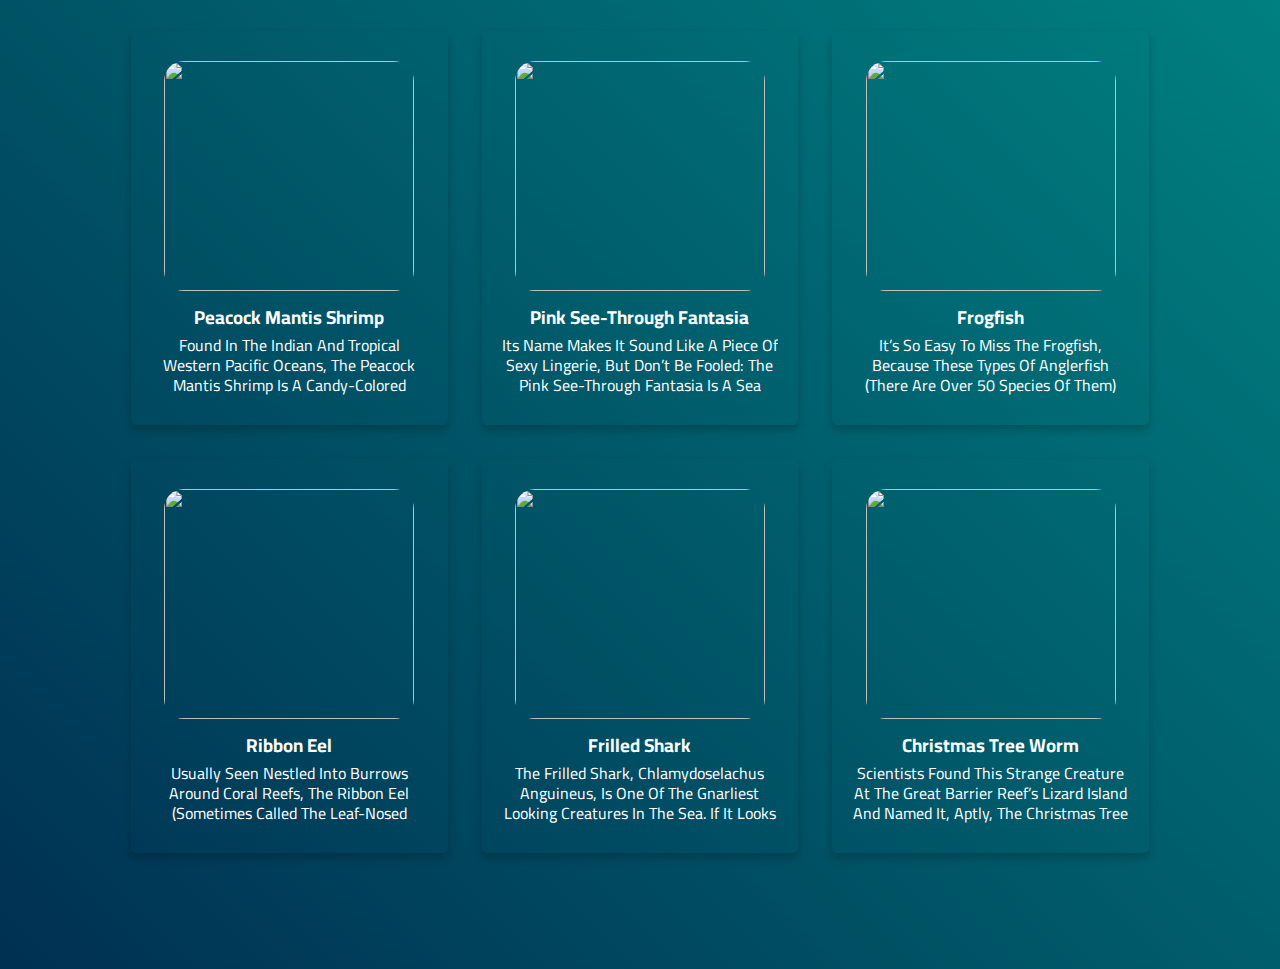
==== home.html @ a2670cd8 "home updated" ====
<!DOCTYPE html>
<html lang="en">

<head>
    <meta charset="UTF-8">
    <meta name="viewport" content="width=device-width, initial-scale=1.0">
    <link rel="stylesheet" href="//use.fontawesome.com/releases/v5.0.7/css/all.css">
    <link rel="preconnect" href="https://fonts.googleapis.com">
    <link rel="preconnect" href="https://fonts.gstatic.com" crossorigin>
    <link href="https://fonts.googleapis.com/css2?family=Cairo&display=swap" rel="stylesheet">
    <title>Underwater adventures</title>

    <style>
        :root{
            --black:#2c3e50;
            --blue:#45aaf2;
            --text-shadow:.1rem .1rem .3rem #333;
            --box-shadow:.1rem .1rem .3rem #333;
        }
        
        *{
            margin: 0; padding: 0;
            box-sizing: border-box;
            outline: none; border: none;
            text-decoration: none;
            text-transform: capitalize;
            transition: .2s linear;
            font-family: 'Cairo', sans-serif;
            user-select: none; 
            color: #fff;
        }

        .container{
            background: linear-gradient(45deg, #003052, teal);
            padding: 15px 9%;
            padding-bottom: 100px;
        }

        .container .box-container{
            display: grid;
            grid-template-columns: repeat(auto-fit, minmax(270px, 1fr));
            gap: 2px;
        }

        .container .box-container .box img{
            height: 230px;
            width: 250px;
            object-fit: cover;
            border-radius: 20px;
        }

        .container .box-container .box{
            padding: 30px 20px;
            border-radius: 5px;
            margin: 1rem;
            box-shadow: 0 5px 10px rgba(0, 0, 0, .2);
            text-align: center;
        }

        .container .box-container .box:hover{
            background: #ffffff10;
        }

        .container .box-container .box p{
            height:60px;
            line-height:20px; /* Height / no. of lines to display */
            overflow:hidden;
        }

    </style>

  </head>
    
  <body>
    <div class="container">
        <h1 class="heading"></h1>
        <div class="box-container">
            
            <div class="box">
                <img src="assets/images/img1.jpg" alt="">
                <h3>Peacock Mantis Shrimp</h3>
                <p>Found in the Indian and tropical western Pacific oceans, the peacock mantis shrimp is a candy-colored crustacean known for its ability to quickly “punch” prey with its front two appendages. According to Oceana, the international ocean preservation advocacy group, this shrimp’s punch is one of the fastest movements in the animal kingdom—so much so, that it’s strong enough to break an aquarium’s glass wall. But no worries: They mostly only use their fists of steel to break open mollusks and dismember crabs.</p>
            </div>

            <div class="box">
                <img src="assets/images/img2.jpg" alt="">
                <h3>Pink See-Through Fantasia</h3>
                <p>Its name makes it sound like a piece of sexy lingerie, but don’t be fooled: the pink see-through fantasia is a sea cucumber, found about 1.5 miles deep into the Celebes Sea in the western Pacific, east of Borneo. It was only discovered a little over a decade ago, back in 2007, but the curious sea cucumber has a survival tactic that points to its longtime evolution: bioluminescence to ward off predators. The pink see-through fantasia is named for its transparent skin, through which its mouth, anus, and intestines are all visible.</p>
            </div>

            <div class="box">
                <img src="assets/images/img3.jpg" alt="">
                <h3>Frogfish</h3>
                <p>It’s so easy to miss the frogfish, because these types of anglerfish (there are over 50 species of them) are nearly identical to their surroundings—mostly coral reefs. They resemble sponges or algae-covered rocks and come in pretty much every color and texture imaginable. Some frogfish even use their camouflage not to hide, but rather, to mimic poison sea slugs. No matter their appearance, one thing all species of frogfish have in common is their strange mode of locomotion. Although they can swim, most walk along their pectoral fins, which have evolved into arm-like limbs, including a joint that resembles an elbow.</p>
            </div>

            <div class="box">
                <img src="assets/images/img4.jpg" alt="">
                <h3>Ribbon Eel</h3>
                <p>Usually seen nestled into burrows around coral reefs, the ribbon eel (sometimes called the leaf-nosed moray eel) lives in Indonesian waters from East Africa, to southern Japan, Australia, and French Polynesia. The juveniles start out black, with a pale yellow strip along the fins, and as they grow, transitions to a bright blue and yellow coloring. These eels are considered “protrandic hermaphrodites,” meaning they change sex from male to female several times throughout their lives.</p>
            </div>

            <div class="box">
                <img src="assets/images/img5.jpg" alt="">
                <h3>Frilled Shark</h3>
                <p>The frilled shark, Chlamydoselachus anguineus, is one of the gnarliest looking creatures in the sea. If it looks like an ancient beast, that’s because it is: the prehistoric creature’s roots go back 80 million years. The frilled shark can grow to about seven feet long and is named for the frilly appearance of its gills. Although shark in name, these animals swim in a distinctly serpentine fashion, much like an eel. They mostly feed on squid, usually swallowing their prey whole.</p>
            </div>

            <div class="box">
                <img src="assets/images/img6.jpg" alt="">
                <h3>Christmas Tree Worm</h3>
                <p>Scientists found this strange creature at the Great Barrier Reef’s Lizard Island and named it, aptly, the Christmas tree worm. The spiral “branches” are actually the worm’s breathing and feeding apparatuses, while the worm itself lives in a tube. These tree-like crowns are covered in hair-like appendages called radioles. These are used for breathing and catching prey, but they can be withdrawn if the Christmas tree worm feels threatened.</p>
            </div>


        </div>
    </div>

  </body>

</html>
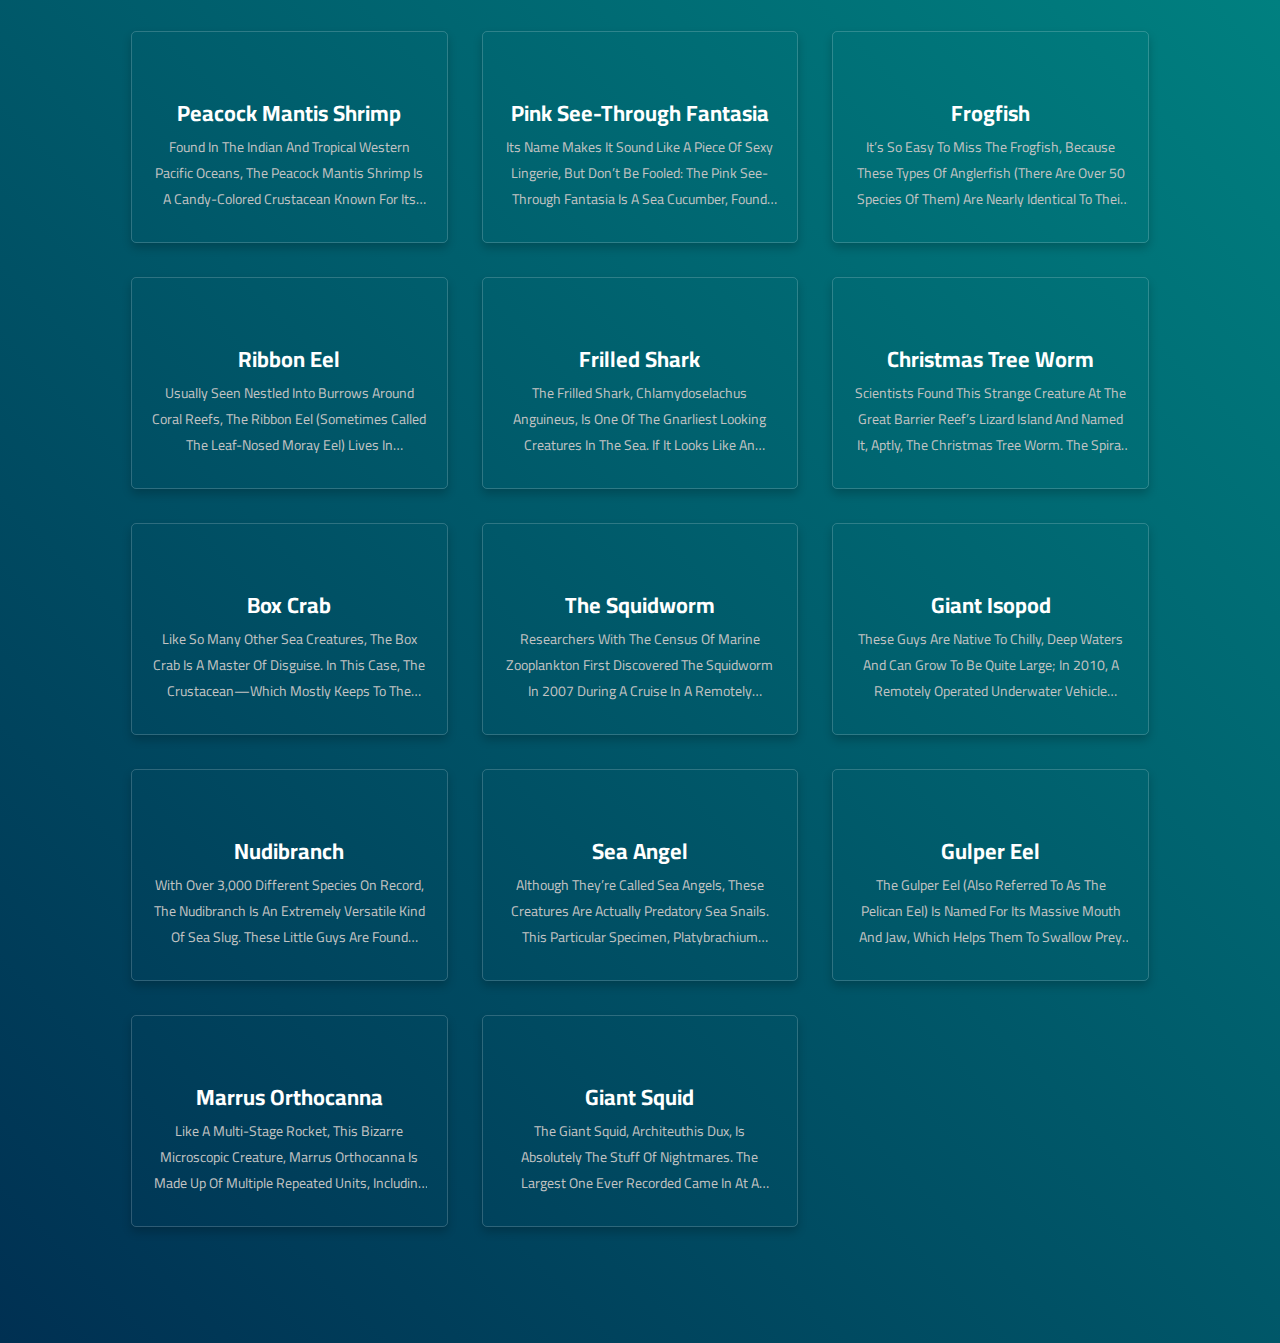
==== commit 093698e1: "finishing" ====
--- a/home.html
+++ b/home.html
@@ -38,15 +38,9 @@
 
         .container .box-container{
             display: grid;
-            grid-template-columns: repeat(auto-fit, minmax(270px, 1fr));
+            grid-template-columns: repeat(auto-fit, minmax(320px, 1fr));
             gap: 2px;
-        }
-
-        .container .box-container .box img{
-            height: 230px;
-            width: 250px;
-            object-fit: cover;
-            border-radius: 20px;
+            animation: transitionIn 1s;
         }
 
         .container .box-container .box{
@@ -55,16 +49,58 @@
             margin: 1rem;
             box-shadow: 0 5px 10px rgba(0, 0, 0, .2);
             text-align: center;
+            border:1px solid rgba(255, 255, 255, 0.18);
+            cursor: pointer;
         }
 
         .container .box-container .box:hover{
-            background: #ffffff10;
+            background: linear-gradient(135deg, rgba(255, 255, 255, 0.1), rgba(255, 255, 255, 0));
+            backdrop-filter: blur(10px);
+            -webkit-backdrop-filter: blur(10px);
+            border-radius: 10px;
+            box-shadow: 0 8px 32px 0 rgba(0, 0, 0, 0.37);
+            transform: scale(1.03);
+        }
+
+        .container .box-container .box img{
+            height: 230px;
+            width: fill;
+            object-fit: cover;
+            border-radius: 20px;
+        }
+
+        .container .box-container .box h3{
+            font-size: 22px;
+            padding: 10px, 0;
         }
 
         .container .box-container .box p{
-            height:60px;
-            line-height:20px; /* Height / no. of lines to display */
-            overflow:hidden;
+            height:min-content;
+            color: #c3c3c3;
+            text-align: center;
+            width: 100%;
+            display: -webkit-box;
+            -webkit-line-clamp: 3;
+            -webkit-box-orient: vertical;
+            overflow: hidden;
+            font-size: 14px;
+        }
+
+        @media(max-width: 768px){
+            .container{
+                padding: 20px;
+            }
+        }
+
+        @keyframes transitionIn {
+            from{
+                opacity: 0;
+                transform: translateY(-10px);
+            }
+            to{
+                opacity: 1;
+                transform: translateY(0);
+            }
         }
 
     </style>
@@ -73,7 +109,6 @@
     
   <body>
     <div class="container">
-        <h1 class="heading"></h1>
         <div class="box-container">
             
             <div class="box">
@@ -112,6 +147,53 @@
                 <p>Scientists found this strange creature at the Great Barrier Reef’s Lizard Island and named it, aptly, the Christmas tree worm. The spiral “branches” are actually the worm’s breathing and feeding apparatuses, while the worm itself lives in a tube. These tree-like crowns are covered in hair-like appendages called radioles. These are used for breathing and catching prey, but they can be withdrawn if the Christmas tree worm feels threatened.</p>
             </div>
 
+            <div class="box">
+                <img src="assets/images/img7.jpg" alt="">
+                <h3>Box Crab</h3>
+                <p>Like so many other sea creatures, the box crab is a master of disguise. In this case, the crustacean—which mostly keeps to the seabed—buries itself beneath the sand, with just its eyes protruding from the mucky depths. One of the most fascinating aspects of the box crab’s life cycle is its mating habits, which literally redefine what it means to be swept off your feet. When the male box crab has found its mate, it grasps onto her with its claws and carries her around the sea floor until she molts her shell.</p>
+            </div>
+
+            <div class="box">
+                <img src="assets/images/img8.jpg" alt="">
+                <h3>The Squidworm</h3>
+                <p>Researchers with the Census of Marine Zooplankton first discovered the squidworm in 2007 during a cruise in a remotely operated vehicle some 1.8 miles underwater. The funky-looking fish is named for the 10 appendages protruding from its head, which look like tentacles. The squidworm uses these to collect debris falling from the open waters above, known as “marine snow.”</p>
+            </div>
+            
+            <div class="box">
+                <img src="assets/images/img9.jpg" alt="">
+                <h3>Giant Isopod</h3>
+                <p>These guys are native to chilly, deep waters and can grow to be quite large; in 2010, a remotely operated underwater vehicle discovered a giant isopod measuring 2.5 feet. These crustaceans, which sort of resemble a massive woodworm, are carnivores and usually feed on dead animals that fall down from the ocean’s surface. Despite their discovery back in 1879, these creatures mostly remain a mystery. However, it’s believed that giant isopods grow so large in order to withstand the pressure at the bottom of the sea.</p>
+            </div>
+
+            <div class="box">
+                <img src="assets/images/img10.jpg" alt="">
+                <h3>Nudibranch</h3>
+                <p>With over 3,000 different species on record, the nudibranch is an extremely versatile kind of sea slug. These little guys are found pretty much everywhere, in both shallow and deep waters, from the North and South poles and into the tropics. There are two distinct kinds: dorid nudibranchs, which are smooth with feather-like gills on their back to help them breathe; and aeolid nudibranchs, which breath through a different kind of organ, also located on their backs, called cerata. Because the tiny nudibranch lacks a shell, it instead protects itself with bright camouflage, meant as a warning signal. But perhaps their wildest adaptation of all is the ability to quite literally swallow, digest, and reuse stinging cells from prey.</p>
+            </div>
+
+            <div class="box">
+                <img src="assets/images/img11.jpg" alt="">
+                <h3>Sea Angel</h3>
+                <p>Although they’re called sea angels, these creatures are actually predatory sea snails. This particular specimen, Platybrachium antarcticum, “flies through the deep Antarctic waters hunting the shelled pteropods (another type of snail) on which it feeds,” according to the Marine Census of Life. Sea angels have special parapodia, or lateral extensions of the foot, that help to propel them through the water.</p>
+            </div>
+
+            <div class="box">
+                <img src="assets/images/img12.jpg" alt="">
+                <h3>Gulper Eel</h3>
+                <p>The gulper eel (also referred to as the pelican eel) is named for its massive mouth and jaw, which helps them to swallow prey whole. They can grow up to six feet in length and their huge mouths allow them to hunt down meals that are larger than them. This usually happens when food is scarce—it’s believed that gulper eels usually eat crustaceans and other small marine animals.</p>
+            </div>
+
+            <div class="box">
+                <img src="assets/images/img13.jpg" alt="">
+                <h3>Marrus Orthocanna</h3>
+                <p>Like a multi-stage rocket, this bizarre microscopic creature, Marrus orthocanna is made up of multiple repeated units, including tentacles and multiple stomachs. Technically, they are physonect siphonophores, which are related to the Portugese man o’war. Like ants, a colony made up of many individuals has attributes resembling a single organism.</p>
+            </div>
+
+            <div class="box">
+                <img src="assets/images/img14.jpg" alt="">
+                <h3>Giant Squid</h3>
+                <p>The Giant Squid, Architeuthis dux, is absolutely the stuff of nightmares. The largest one ever recorded came in at a whopping 43 feet long—nearly half the size of a blue whale. Earlier this year, scientists created a draft genome sequence for the giant squid, in a bid to better understand it. With about 2.7 billion DNA base pairs, its genome is about 90 percent the size of the human genome. Beyond that, scientists don’t know a whole lot about the giant beast or its habits, because most of what we know comes from their carcasses, which wash up on the shore. Most of the time, the giant squid lives in waters so deep that we never see them, adding to their intrigue.</p>
+            </div>
 
         </div>
     </div>
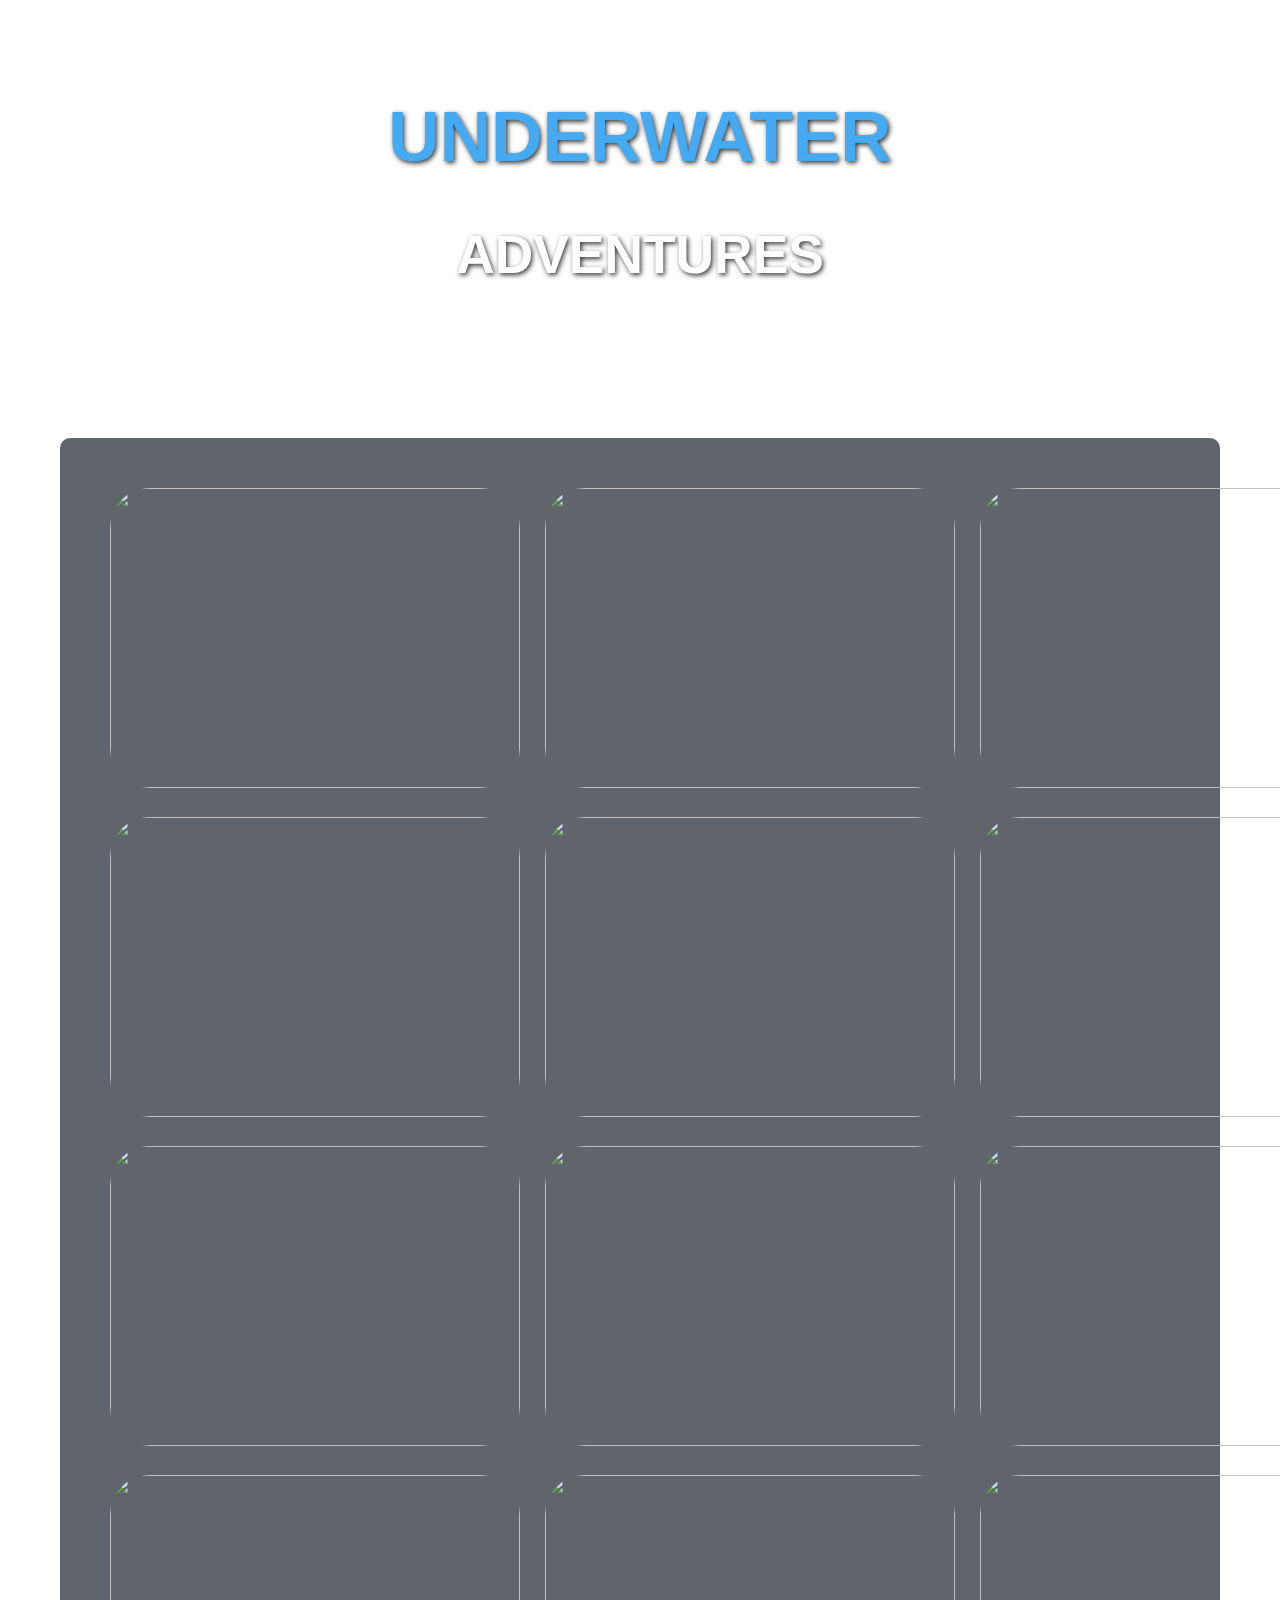
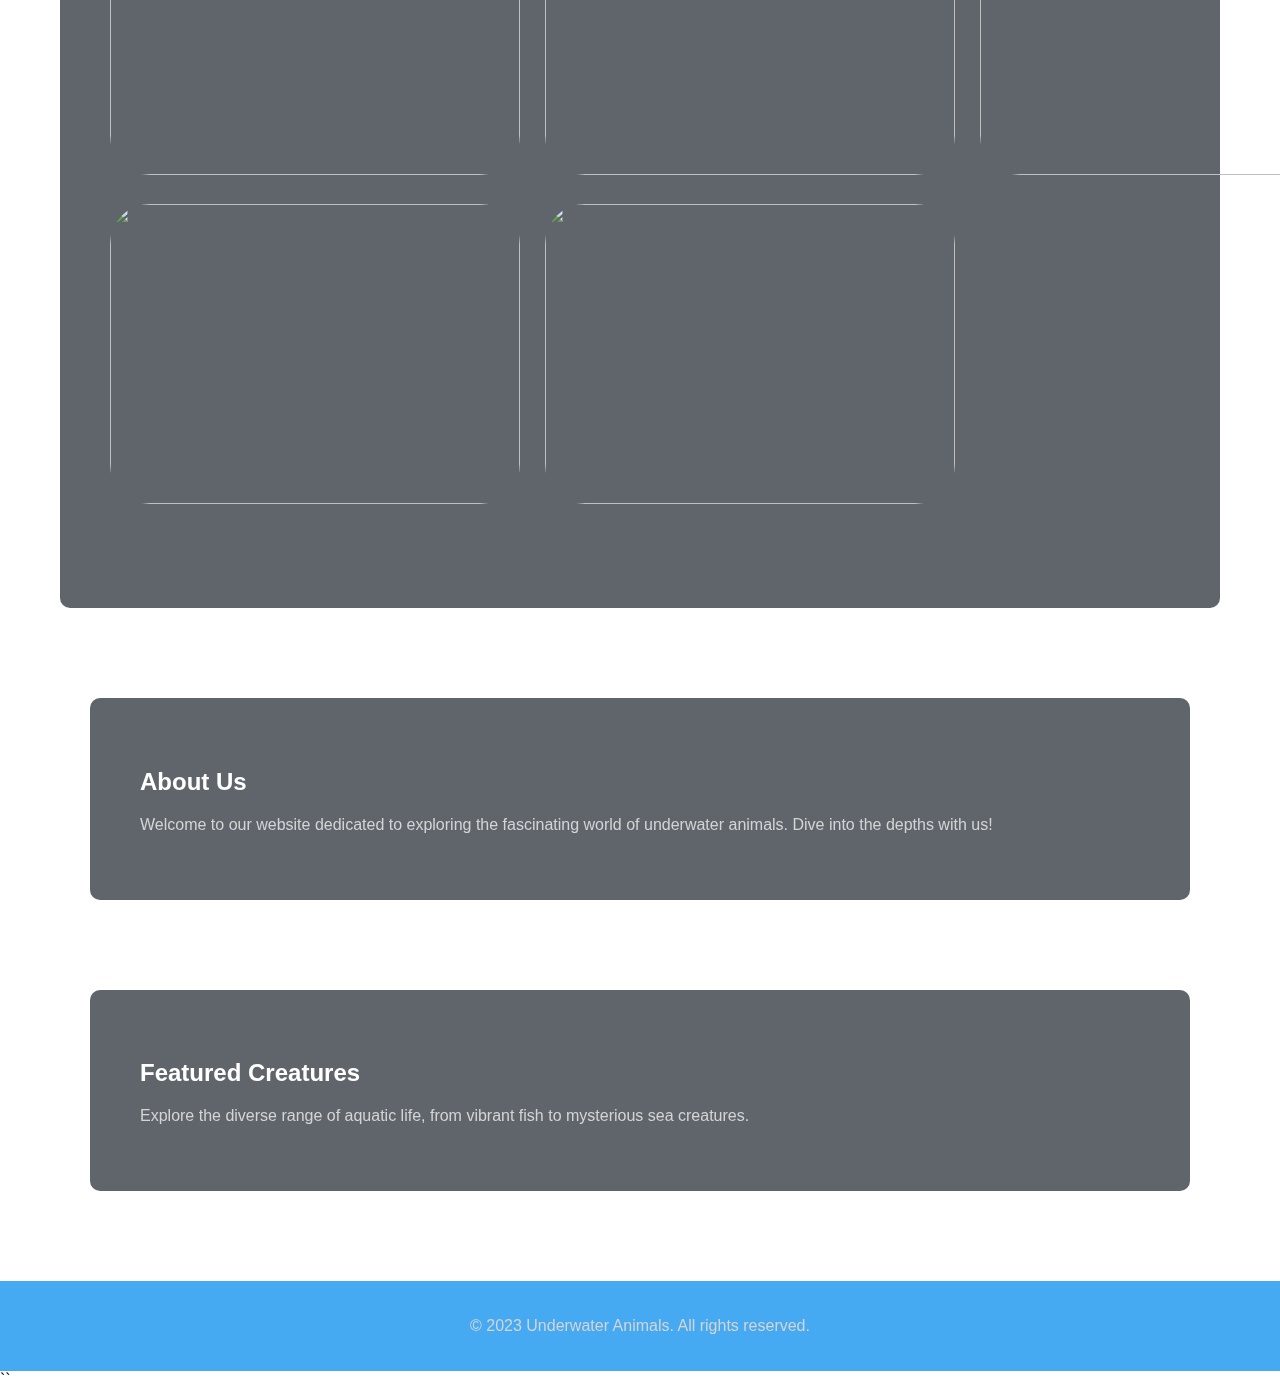
==== commit fc5e5aeb: "home_page" ====
--- a/home.html
+++ b/home.html
@@ -4,200 +4,264 @@
 <head>
     <meta charset="UTF-8">
     <meta name="viewport" content="width=device-width, initial-scale=1.0">
-    <link rel="stylesheet" href="//use.fontawesome.com/releases/v5.0.7/css/all.css">
-    <link rel="preconnect" href="https://fonts.googleapis.com">
-    <link rel="preconnect" href="https://fonts.gstatic.com" crossorigin>
-    <link href="https://fonts.googleapis.com/css2?family=Cairo&display=swap" rel="stylesheet">
+    <link rel="stylesheet" href="https://fonts.googleapis.com/css2?family=Quicksand:wght@300;400;700&display=swap">
+    <link rel="stylesheet" href="home_style.css">
+
     <title>Underwater adventures</title>
-
-    <style>
-        :root{
-            --black:#2c3e50;
-            --blue:#45aaf2;
-            --text-shadow:.1rem .1rem .3rem #333;
-            --box-shadow:.1rem .1rem .3rem #333;
+</head>
+
+<body>
+
+    <video id="video" autoplay loop muted>
+        <source src="assets/vid1.mp4" type="video/mp4">
+        <source src="assets/vid2.mp4" type="video/mp4">
+        <source src="assets/vid3.mp4" type="video/mp4">
+    </video>
+
+    <div class="container">
+        <div class="content">
+            <h1 style="text-transform: uppercase; font-family: 'Cairo', sans-serif; font-size: 8ch;">Underwater</h1>
+            <h2 style="text-transform: uppercase; font-family: 'Cairo', sans-serif; font-size:6ch;">Adventures</h2>
+        </div>
+    </div>
+
+    <!-- Fishes Section -->
+    <section class=" image-grid" classid="fishes-section" style="padding-bottom: 100px;">
+
+
+
+        <div class="CONT" onclick="openModal('Peacock Mantis Shrimp', 'Found in the Indian and tropical western Pacific oceans, the peacock mantis shrimp is a candy-colored crustacean known for its ability to quickly “punch” prey with its front two appendages. According to Oceana, the international ocean preservation advocacy group, this shrimp’s punch is one of the fastest movements in the animal kingdom—so much so, that it’s strong enough to break an aquarium’s glass wall. But no worries: They mostly only use their fists of steel to break open mollusks and dismember crabs.')">
+            <div class="box">
+                <img class="img" src="assets/images/img1.jpg" alt="">
+                <div class="overlay">
+                    <div class="text">Peacock Mantis Shrimp</div>
+                </div>
+            </div>
+        </div>
+
+
+
+        <div class="CONT" onclick="openModal('Pink See-Through Fantasia', 'Its name makes it sound like a piece of sexy lingerie, but don’t be fooled: the pink see-through fantasia is a sea cucumber, found about 1.5 miles deep into the Celebes Sea in the western Pacific, east of Borneo. It was only discovered a little over a decade ago, back in 2007, but the curious sea cucumber has a survival tactic that points to its longtime evolution: bioluminescence to ward off predators. The pink see-through fantasia is named for its transparent skin, through which its mouth, anus, and intestines are all visible.')">
+            <div class="box">
+                <div class="product-container">
+                        <img class="img" src="assets/images/img2.jpg" alt="">
+                        <div class="overlay">
+                            <div class="text">Pink See-Through Fantasia</div>
+                        </div>
+                 </div>
+            </div> 
+        </div>  
+            
+        
+
+
+
+        <div class="CONT" onclick="openModal('Frogfish', 'It’s so easy to miss the frogfish, because these types of anglerfish (there are over 50 species of them) are nearly identical to their surroundings—mostly coral reefs. They resemble sponges or algae-covered rocks and come in pretty much every color and texture imaginable. Some frogfish even use their camouflage not to hide, but rather, to mimic poison sea slugs. No matter their appearance, one thing all species of frogfish have in common is their strange mode of locomotion. Although they can swim, most walk along their pectoral fins, which have evolved into arm-like limbs, including a joint that resembles an elbow.')">
+            <div class="box">
+
+                <img class="img" src="assets/images/img3.jpg" alt="">
+                <div class="overlay">
+                    <div class="text">Frogfish</div>
+                </div>
+            </div> 
+        </div>
+
+
+
+
+        <div class="CONT" onclick="openModal('Ribbon Eel', 'Usually seen nestled into burrows around coral reefs, the ribbon eel (sometimes called the leaf-nosed moray eel) lives in Indonesian waters from East Africa, to southern Japan, Australia, and French Polynesia. The juveniles start out black, with a pale yellow strip along the fins, and as they grow, transitions to a bright blue and yellow coloring. These eels are considered “protrandic hermaphrodites,” meaning they change sex from male to female several times throughout their lives.')">
+            <div class="box" >
+
+                <img class="img" src="assets/images/img4.jpg" alt="">
+                <div class="overlay">
+                    <div class="text">Ribbon Eel</div>
+                </div>
+            </div>  
+        </div>
+
+        
+
+
+
+
+            <div class="CONT" onclick="openModal('Frilled Shark', 'The frilled shark, Chlamydoselachus anguineus, is one of the gnarliest looking creatures in the sea. If it looks like an ancient beast, that’s because it is: the prehistoric creature’s roots go back 80 million years. The frilled shark can grow to about seven feet long and is named for the frilly appearance of its gills. Although shark in name, these animals swim in a distinctly serpentine fashion, much like an eel. They mostly feed on squid, usually swallowing their prey whole.')">
+                <div class="box">
+
+                    <img class="img" src="assets/images/img5.jpg" alt="">
+                    <div class="overlay">
+                        <div class="text">Frilled Shark</div>
+                    </div>
+                </div>
+            </div>
+                
+
+
+
+            <div class="CONT" onclick="openModal('Christmas Tree Worm', 'Scientists found this strange creature at the Great Barrier Reef’s Lizard Island and named it, aptly, the Christmas tree worm. The spiral “branches” are actually the worm’s breathing and feeding apparatuses, while the worm itself lives in a tube. These tree-like crowns are covered in hair-like appendages called radioles. These are used for breathing and catching prey, but they can be withdrawn if the Christmas tree worm feels threatened.')">
+                <div class="box">
+
+                    <img class="img" src="assets/images/img6.jpg" alt="">
+                    <div class="overlay">
+                        <div class="text">Christmas Tree Worm</div>
+                    </div>
+                </div>
+            </div>
+            
+
+
+            <div class="CONT" onclick="openModal('Box Crab', 'Like so many other sea creatures, the box crab is a master of disguise. In this case, the crustacean—which mostly keeps to the seabed—buries itself beneath the sand, with just its eyes protruding from the mucky depths. One of the most fascinating aspects of the box crab’s life cycle is its mating habits, which literally redefine what it means to be swept off your feet. When the male box crab has found its mate, it grasps onto her with its claws and carries her around the sea floor until she molts her shell.')">
+                    <div class="box">
+    
+                        <img class="img" src="assets/images/img7.jpg" alt="">
+                        <div class="overlay">
+                            <div class="text">Box Crab</div>
+                        </div>
+                    </div>
+            </div>
+            
+
+
+            <div class="CONT" onclick="openModal('The Squidworm', 'Researchers with the Census of Marine Zooplankton first discovered the squidworm in 2007 during a cruise in a remotely operated vehicle some 1.8 miles underwater. The funky-looking fish is named for the 10 appendages protruding from its head, which look like tentacles. The squidworm uses these to collect debris falling from the open waters above, known as “marine snow.')">
+                        <div class="box">
+        
+                            <img class="img" src="assets/images/img8.jpg" alt="">
+                            <div class="overlay">
+                                <div class="text">The Squidworm</div>
+                            </div>
+                        </div>
+            </div>
+
+
+                        <div class="CONT" onclick="openModal('Giant Isopod', 'These guys are native to chilly, deep waters and can grow to be quite large; in 2010, a remotely operated underwater vehicle discovered a giant isopod measuring 2.5 feet. These crustaceans, which sort of resemble a massive woodworm, are carnivores and usually feed on dead animals that fall down from the ocean’s surface. Despite their discovery back in 1879, these creatures mostly remain a mystery. However, it’s believed that giant isopods grow so large in order to withstand the pressure at the bottom of the sea.')">
+                            <div class="box">
+            
+                                <img class="img" src="assets/images/img9.jpg" alt="">
+                                <div class="overlay">
+                                    <div class="text">Giant Isopod</div>
+                                </div>
+                            </div>
+                        </div>
+
+
+
+
+                            <div class="CONT" onclick="openModal('Nudibranch', 'With over 3,000 different species on record, the nudibranch is an extremely versatile kind of sea slug. These little guys are found pretty much everywhere, in both shallow and deep waters, from the North and South poles and into the tropics. There are two distinct kinds: dorid nudibranchs, which are smooth with feather-like gills on their back to help them breathe; and aeolid nudibranchs, which breath through a different kind of organ, also located on their backs, called cerata. Because the tiny nudibranch lacks a shell, it instead protects itself with bright camouflage, meant as a warning signal. But perhaps their wildest adaptation of all is the ability to quite literally swallow, digest, and reuse stinging cells from prey.')">
+                                <div class="box">
+                
+                                    <img class="img" src="assets/images/img10.jpg" alt="">
+                                    <div class="overlay">
+                                        <div class="text">Nudibranch</div>
+                                    </div>
+                                </div>
+                            </div>
+
+
+
+
+
+                                <div class="CONT" onclick="openModal('Sea Angel', 'Although they’re called sea angels, these creatures are actually predatory sea snails. This particular specimen, Platybrachium antarcticum, “flies through the deep Antarctic waters hunting the shelled pteropods (another type of snail) on which it feeds,” according to the Marine Census of Life. Sea angels have special parapodia, or lateral extensions of the foot, that help to propel them through the water.')">
+                                    <div class="box">
+                    
+                                        <img class="img" src="assets/images/img11.jpg" alt="">
+                                        <div class="overlay">
+                                            <div class="text">Sea Angel</div>
+                                        </div>
+                                    </div>
+                                </div>
+
+
+
+                                    <div class="CONT" onclick="openModal('Gulper Eel', 'The gulper eel (also referred to as the pelican eel) is named for its massive mouth and jaw, which helps them to swallow prey whole. They can grow up to six feet in length and their huge mouths allow them to hunt down meals that are larger than them. This usually happens when food is scarce—it’s believed that gulper eels usually eat crustaceans and other small marine animals.')">
+                                        <div class="box">
+                        
+                                            <img class="img" src="assets/images/img12.jpg" alt="">
+                                            <div class="overlay">
+                                                <div class="text">Gulper Eel</div>
+                                            </div>
+                                        </div>
+                                    </div>
+
+
+
+                                        <div class="CONT" onclick="openModal('Marrus Orthocanna', 'Like a multi-stage rocket, this bizarre microscopic creature, Marrus orthocanna is made up of multiple repeated units, including tentacles and multiple stomachs. Technically, they are physonect siphonophores, which are related to the Portugese man o’war. Like ants, a colony made up of many individuals has attributes resembling a single organism.')">
+                                            <div class="box">
+                            
+                                                <img class="img" src="assets/images/img13.jpg" alt="">
+                                                <div class="overlay">
+                                                    <div class="text">Marrus Orthocanna</div>
+                                                </div>
+                                            </div>
+                                        </div>
+
+
+                                            <div class="CONT" onclick="openModal('Giant Squid', 'The Giant Squid, Architeuthis dux, is absolutely the stuff of nightmares. The largest one ever recorded came in at a whopping 43 feet long—nearly half the size of a blue whale. Earlier this year, scientists created a draft genome sequence for the giant squid, in a bid to better understand it. With about 2.7 billion DNA base pairs, its genome is about 90 percent the size of the human genome. Beyond that, scientists don’t know a whole lot about the giant beast or its habits, because most of what we know comes from their carcasses, which wash up on the shore. Most of the time, the giant squid lives in waters so deep that we never see them, adding to their intrigue.')">
+                                                <div class="box">
+                                
+                                                    <img class="img" src="assets/images/img14.jpg" alt="">
+                                                    <div class="overlay">
+                                                        <div class="text">Giant Squid</div>
+                                                    </div>
+                                                </div>
+                                            </div>
+        <!-- Add more similar sections for other images -->
+
+    </section>
+
+        <!-- Add more similar sections for other images -->
+    </section>
+
+    <!-- Modal window -->
+    <div id="myModal" class="modal">
+        <div class="modal-content">
+            <span class="close" onclick="closeModal()">&times;</span>
+            <img id="modalImage" src="" alt="">
+            <div id="caption"></div>
+            <div id="description"></div>
+        </div>
+    </div>
+
+    <section>
+        <h2>About Us</h2>
+        <p>Welcome to our website dedicated to exploring the fascinating world of underwater animals. Dive into the depths with us!</p>
+    </section>
+
+    <section>
+        <h2>Featured Creatures</h2>
+        <p>Explore the diverse range of aquatic life, from vibrant fish to mysterious sea creatures.</p>
+        <!-- Add more content here -->
+    </section>
+
+    <footer>
+        <p>&copy; 2023 Underwater Animals. All rights reserved.</p>
+    </footer>
+
+    <script>
+        function openModal(name, description) {
+            var modal = document.getElementById('myModal');
+            var modalImage = document.getElementById('modalImage');
+            var caption = document.getElementById('caption');
+            var desc = document.getElementById('description');
+
+            modal.style.display = 'block';
+            modalImage.src = event.target.src;
+            caption.innerHTML = name;
+            desc.innerHTML = description;
         }
-        
-        *{
-            margin: 0; padding: 0;
-            box-sizing: border-box;
-            outline: none; border: none;
-            text-decoration: none;
-            text-transform: capitalize;
-            transition: .2s linear;
-            font-family: 'Cairo', sans-serif;
-            user-select: none; 
-            color: #fff;
+
+        function closeModal() {
+            var modal = document.getElementById('myModal');
+            modal.style.display = 'none';
         }
 
-        .container{
-            background: linear-gradient(45deg, #003052, teal);
-            padding: 15px 9%;
-            padding-bottom: 100px;
-        }
-
-        .container .box-container{
-            display: grid;
-            grid-template-columns: repeat(auto-fit, minmax(320px, 1fr));
-            gap: 2px;
-            animation: transitionIn 1s;
-        }
-
-        .container .box-container .box{
-            padding: 30px 20px;
-            border-radius: 5px;
-            margin: 1rem;
-            box-shadow: 0 5px 10px rgba(0, 0, 0, .2);
-            text-align: center;
-            border:1px solid rgba(255, 255, 255, 0.18);
-            cursor: pointer;
-        }
-
-        .container .box-container .box:hover{
-            background: linear-gradient(135deg, rgba(255, 255, 255, 0.1), rgba(255, 255, 255, 0));
-            backdrop-filter: blur(10px);
-            -webkit-backdrop-filter: blur(10px);
-            border-radius: 10px;
-            box-shadow: 0 8px 32px 0 rgba(0, 0, 0, 0.37);
-            transform: scale(1.03);
-        }
-
-        .container .box-container .box img{
-            height: 230px;
-            width: fill;
-            object-fit: cover;
-            border-radius: 20px;
-        }
-
-        .container .box-container .box h3{
-            font-size: 22px;
-            padding: 10px, 0;
-        }
-
-        .container .box-container .box p{
-            height:min-content;
-            color: #c3c3c3;
-            text-align: center;
-            width: 100%;
-            display: -webkit-box;
-            -webkit-line-clamp: 3;
-            -webkit-box-orient: vertical;
-            overflow: hidden;
-            font-size: 14px;
-        }
-
-        @media(max-width: 768px){
-            .container{
-                padding: 20px;
+        window.onclick = function (event) {
+            var modal = document.getElementById('myModal');
+            if (event.target == modal) {
+                closeModal();
             }
-        }
-
-        @keyframes transitionIn {
-            from{
-                opacity: 0;
-                transform: translateY(-10px);
-            }
-            to{
-                opacity: 1;
-                transform: translateY(0);
-            }
-        }
-
-    </style>
-
-  </head>
-    
-  <body>
-    <div class="container">
-        <div class="box-container">
-            
-            <div class="box">
-                <img src="assets/images/img1.jpg" alt="">
-                <h3>Peacock Mantis Shrimp</h3>
-                <p>Found in the Indian and tropical western Pacific oceans, the peacock mantis shrimp is a candy-colored crustacean known for its ability to quickly “punch” prey with its front two appendages. According to Oceana, the international ocean preservation advocacy group, this shrimp’s punch is one of the fastest movements in the animal kingdom—so much so, that it’s strong enough to break an aquarium’s glass wall. But no worries: They mostly only use their fists of steel to break open mollusks and dismember crabs.</p>
-            </div>
-
-            <div class="box">
-                <img src="assets/images/img2.jpg" alt="">
-                <h3>Pink See-Through Fantasia</h3>
-                <p>Its name makes it sound like a piece of sexy lingerie, but don’t be fooled: the pink see-through fantasia is a sea cucumber, found about 1.5 miles deep into the Celebes Sea in the western Pacific, east of Borneo. It was only discovered a little over a decade ago, back in 2007, but the curious sea cucumber has a survival tactic that points to its longtime evolution: bioluminescence to ward off predators. The pink see-through fantasia is named for its transparent skin, through which its mouth, anus, and intestines are all visible.</p>
-            </div>
-
-            <div class="box">
-                <img src="assets/images/img3.jpg" alt="">
-                <h3>Frogfish</h3>
-                <p>It’s so easy to miss the frogfish, because these types of anglerfish (there are over 50 species of them) are nearly identical to their surroundings—mostly coral reefs. They resemble sponges or algae-covered rocks and come in pretty much every color and texture imaginable. Some frogfish even use their camouflage not to hide, but rather, to mimic poison sea slugs. No matter their appearance, one thing all species of frogfish have in common is their strange mode of locomotion. Although they can swim, most walk along their pectoral fins, which have evolved into arm-like limbs, including a joint that resembles an elbow.</p>
-            </div>
-
-            <div class="box">
-                <img src="assets/images/img4.jpg" alt="">
-                <h3>Ribbon Eel</h3>
-                <p>Usually seen nestled into burrows around coral reefs, the ribbon eel (sometimes called the leaf-nosed moray eel) lives in Indonesian waters from East Africa, to southern Japan, Australia, and French Polynesia. The juveniles start out black, with a pale yellow strip along the fins, and as they grow, transitions to a bright blue and yellow coloring. These eels are considered “protrandic hermaphrodites,” meaning they change sex from male to female several times throughout their lives.</p>
-            </div>
-
-            <div class="box">
-                <img src="assets/images/img5.jpg" alt="">
-                <h3>Frilled Shark</h3>
-                <p>The frilled shark, Chlamydoselachus anguineus, is one of the gnarliest looking creatures in the sea. If it looks like an ancient beast, that’s because it is: the prehistoric creature’s roots go back 80 million years. The frilled shark can grow to about seven feet long and is named for the frilly appearance of its gills. Although shark in name, these animals swim in a distinctly serpentine fashion, much like an eel. They mostly feed on squid, usually swallowing their prey whole.</p>
-            </div>
-
-            <div class="box">
-                <img src="assets/images/img6.jpg" alt="">
-                <h3>Christmas Tree Worm</h3>
-                <p>Scientists found this strange creature at the Great Barrier Reef’s Lizard Island and named it, aptly, the Christmas tree worm. The spiral “branches” are actually the worm’s breathing and feeding apparatuses, while the worm itself lives in a tube. These tree-like crowns are covered in hair-like appendages called radioles. These are used for breathing and catching prey, but they can be withdrawn if the Christmas tree worm feels threatened.</p>
-            </div>
-
-            <div class="box">
-                <img src="assets/images/img7.jpg" alt="">
-                <h3>Box Crab</h3>
-                <p>Like so many other sea creatures, the box crab is a master of disguise. In this case, the crustacean—which mostly keeps to the seabed—buries itself beneath the sand, with just its eyes protruding from the mucky depths. One of the most fascinating aspects of the box crab’s life cycle is its mating habits, which literally redefine what it means to be swept off your feet. When the male box crab has found its mate, it grasps onto her with its claws and carries her around the sea floor until she molts her shell.</p>
-            </div>
-
-            <div class="box">
-                <img src="assets/images/img8.jpg" alt="">
-                <h3>The Squidworm</h3>
-                <p>Researchers with the Census of Marine Zooplankton first discovered the squidworm in 2007 during a cruise in a remotely operated vehicle some 1.8 miles underwater. The funky-looking fish is named for the 10 appendages protruding from its head, which look like tentacles. The squidworm uses these to collect debris falling from the open waters above, known as “marine snow.”</p>
-            </div>
-            
-            <div class="box">
-                <img src="assets/images/img9.jpg" alt="">
-                <h3>Giant Isopod</h3>
-                <p>These guys are native to chilly, deep waters and can grow to be quite large; in 2010, a remotely operated underwater vehicle discovered a giant isopod measuring 2.5 feet. These crustaceans, which sort of resemble a massive woodworm, are carnivores and usually feed on dead animals that fall down from the ocean’s surface. Despite their discovery back in 1879, these creatures mostly remain a mystery. However, it’s believed that giant isopods grow so large in order to withstand the pressure at the bottom of the sea.</p>
-            </div>
-
-            <div class="box">
-                <img src="assets/images/img10.jpg" alt="">
-                <h3>Nudibranch</h3>
-                <p>With over 3,000 different species on record, the nudibranch is an extremely versatile kind of sea slug. These little guys are found pretty much everywhere, in both shallow and deep waters, from the North and South poles and into the tropics. There are two distinct kinds: dorid nudibranchs, which are smooth with feather-like gills on their back to help them breathe; and aeolid nudibranchs, which breath through a different kind of organ, also located on their backs, called cerata. Because the tiny nudibranch lacks a shell, it instead protects itself with bright camouflage, meant as a warning signal. But perhaps their wildest adaptation of all is the ability to quite literally swallow, digest, and reuse stinging cells from prey.</p>
-            </div>
-
-            <div class="box">
-                <img src="assets/images/img11.jpg" alt="">
-                <h3>Sea Angel</h3>
-                <p>Although they’re called sea angels, these creatures are actually predatory sea snails. This particular specimen, Platybrachium antarcticum, “flies through the deep Antarctic waters hunting the shelled pteropods (another type of snail) on which it feeds,” according to the Marine Census of Life. Sea angels have special parapodia, or lateral extensions of the foot, that help to propel them through the water.</p>
-            </div>
-
-            <div class="box">
-                <img src="assets/images/img12.jpg" alt="">
-                <h3>Gulper Eel</h3>
-                <p>The gulper eel (also referred to as the pelican eel) is named for its massive mouth and jaw, which helps them to swallow prey whole. They can grow up to six feet in length and their huge mouths allow them to hunt down meals that are larger than them. This usually happens when food is scarce—it’s believed that gulper eels usually eat crustaceans and other small marine animals.</p>
-            </div>
-
-            <div class="box">
-                <img src="assets/images/img13.jpg" alt="">
-                <h3>Marrus Orthocanna</h3>
-                <p>Like a multi-stage rocket, this bizarre microscopic creature, Marrus orthocanna is made up of multiple repeated units, including tentacles and multiple stomachs. Technically, they are physonect siphonophores, which are related to the Portugese man o’war. Like ants, a colony made up of many individuals has attributes resembling a single organism.</p>
-            </div>
-
-            <div class="box">
-                <img src="assets/images/img14.jpg" alt="">
-                <h3>Giant Squid</h3>
-                <p>The Giant Squid, Architeuthis dux, is absolutely the stuff of nightmares. The largest one ever recorded came in at a whopping 43 feet long—nearly half the size of a blue whale. Earlier this year, scientists created a draft genome sequence for the giant squid, in a bid to better understand it. With about 2.7 billion DNA base pairs, its genome is about 90 percent the size of the human genome. Beyond that, scientists don’t know a whole lot about the giant beast or its habits, because most of what we know comes from their carcasses, which wash up on the shore. Most of the time, the giant squid lives in waters so deep that we never see them, adding to their intrigue.</p>
-            </div>
-
-        </div>
-    </div>
-
-  </body>
-
-</html>+        };
+    </script>
+
+</body>
+
+</html>
+``
--- a/home_style.css
+++ b/home_style.css
@@ -0,0 +1,264 @@
+:root{
+    --black:#2c3e50;
+    --blue:#45aaf2;
+    --text-shadow:.1rem .1rem .3rem #333;
+    --box-shadow:.1rem .1rem .3rem #333;
+}
+
+
+body {
+    margin: 0; padding: 0;
+    box-sizing: border-box;
+    font-family: 'Cairo', sans-serif;
+    transition: all .2s linear;
+    user-select: none; 
+    text-decoration: none;
+}
+
+header {
+    text-align: center;
+    padding: 400px 0;
+    margin: 100px;
+}
+
+header .logo{
+    font-size: 1.6rem;
+    color: #fff;
+    text-shadow: var(--text-shadow);}
+
+h1{
+    color: var(--blue); /* Yellow color */
+}
+
+h2 {
+    color: #fff;
+}
+p {
+    color: #d4d4d4; /* Light gray color */
+}
+
+section {
+    padding: 50px;
+    background-color: rgba(29, 36, 46, 0.7); /* Dark semi-transparent background */
+    border-radius: 10px;
+    margin: 90px;
+}
+
+footer {
+    text-align: center;
+    padding: 20px 0;
+    background-color: var(--blue);
+    color: #fff;
+}
+
+.navbar {
+    width: 100%;
+    background-color: -var(-blue);
+    overflow: auto;
+  }
+  
+  .navbar a {
+    float: left;
+    padding: 12px;
+    color: white;
+    text-decoration: none;
+    font-size: 17px;
+    width: 23.7%; /* Four links of equal widths */
+    text-align: center;
+  }
+  
+  .navbar a:hover {
+    background-color: rgba(29, 36, 46, 0.7);
+  }
+  
+  .navbar a.active {
+    background-color: rgba(29, 36, 46, 0.7);
+  }
+  .fishes{
+    text-align:center;
+    margin-top:-20px;
+    color:#45aaf2;
+    font-size:25px;
+    font-weight: bold;
+  }
+  
+  @media screen and (max-width: 500px) {
+    .navbar a {
+      float: none;
+      display: block;
+      width: 100%;
+      text-align: left;
+    }
+  }
+  
+  .img{
+    border-radius: 40px;
+    height: 300px; width:410px;
+
+
+  }
+
+  /* CSS */
+#video {
+    position: fixed;
+    top: 0;
+    left: 0;
+    z-index: -1;
+    animation: vid .5s alternate;
+    height: 100%;
+    width: 100%;
+    object-fit: cover;
+    animation: vid .5s alternate;
+}
+
+
+
+.container{
+    max-width:1200px;
+    margin:0 auto;
+    padding:3rem 2rem;
+}
+
+.container .content{
+    text-align: center;
+    text-shadow: var(--text-shadow);
+
+}
+
+.contaienr .product-container{
+    display: grid;
+    grid-template-columns: repeat(auto-fit, minmax(30rem, 1fr));
+    gap:2rem;
+}
+
+
+/* CSS */
+.CONT{
+    float: left;
+    position: relative;
+}
+
+.image {
+
+    height: auto;
+    display:grid;
+    margin:15ch;
+}
+
+.overlay {
+    top: 0;
+    bottom: 0;
+    left: 0;
+    right: 0;
+    height: 100%;
+    width: 410px;
+    opacity: 0;
+    transition: .5s ease;
+    background-color: rgba(29, 36, 46, 0.7);
+    position: absolute;
+    border-radius: 40px;
+}
+
+.CONT:hover .overlay {
+    opacity: 1;
+}
+
+.text {
+    font-size: 20px;
+    position: absolute;
+    top: 50%;
+    left: 50%;
+    transform: translate(-50%, -50%);
+    -ms-transform: translate(-50%, -50%);
+    color: white;
+    font-weight: bold;
+}
+
+.modal {
+    position: fixed;
+    z-index: 1;
+    padding-top: 100px;
+    left: 0;
+    top: 0;
+    width: 100%;
+    height: 100%;
+    display: none;
+    overflow: auto;
+    background-color: rgba(0,0,0,0.4);
+}
+
+.modal-content {
+    display: block;
+    width: 80%;
+    max-width: 700px;
+    margin: auto;
+    height: 900px;
+    background:  linear-gradient(45deg, #003052, teal); /* Dark semi-transparent background for the modal */
+    border-radius: 10px;
+    overflow: hidden;
+}
+
+.close {
+    position: absolute;
+    top: 15px;
+    right: 35px;
+    color: #f1f1f1;
+    font-size: 40px;
+    font-weight: bold;
+    transition: 0.3s;
+}
+
+.close:hover,
+.close:focus {
+    color: #bbb;
+    text-decoration: none;
+    cursor: pointer;
+}
+
+
+
+#caption{
+    display: block;
+    margin: auto;
+    max-width: 800px;
+    text-align: center;
+    width: 80%;
+    padding: 20px 0;
+    height: 200px;
+    font-size: 25px;
+    font-family: 'Cairo', sans-serif;
+    color: #ffffff;
+    font-weight: bold;
+
+}
+#description {
+    display: block;
+    margin: auto;
+    max-width: 800px;
+    text-align: center;
+    width: 80%;
+
+    height: 200px;
+    font-size: 20px;
+    font-family: 'Cairo', sans-serif;
+    color: #ffffff;
+}
+
+
+#modalImage {
+    width: 100%;
+    height: 300px;
+    border-radius: 10px 10px 0 0;
+}
+
+
+.image-grid {
+    display: grid;
+    grid-template-columns: repeat(3, 1fr);
+    gap: 25px;
+    margin: 60px ;
+}
+
+.image-grid .CONT {
+    width: 100%;
+}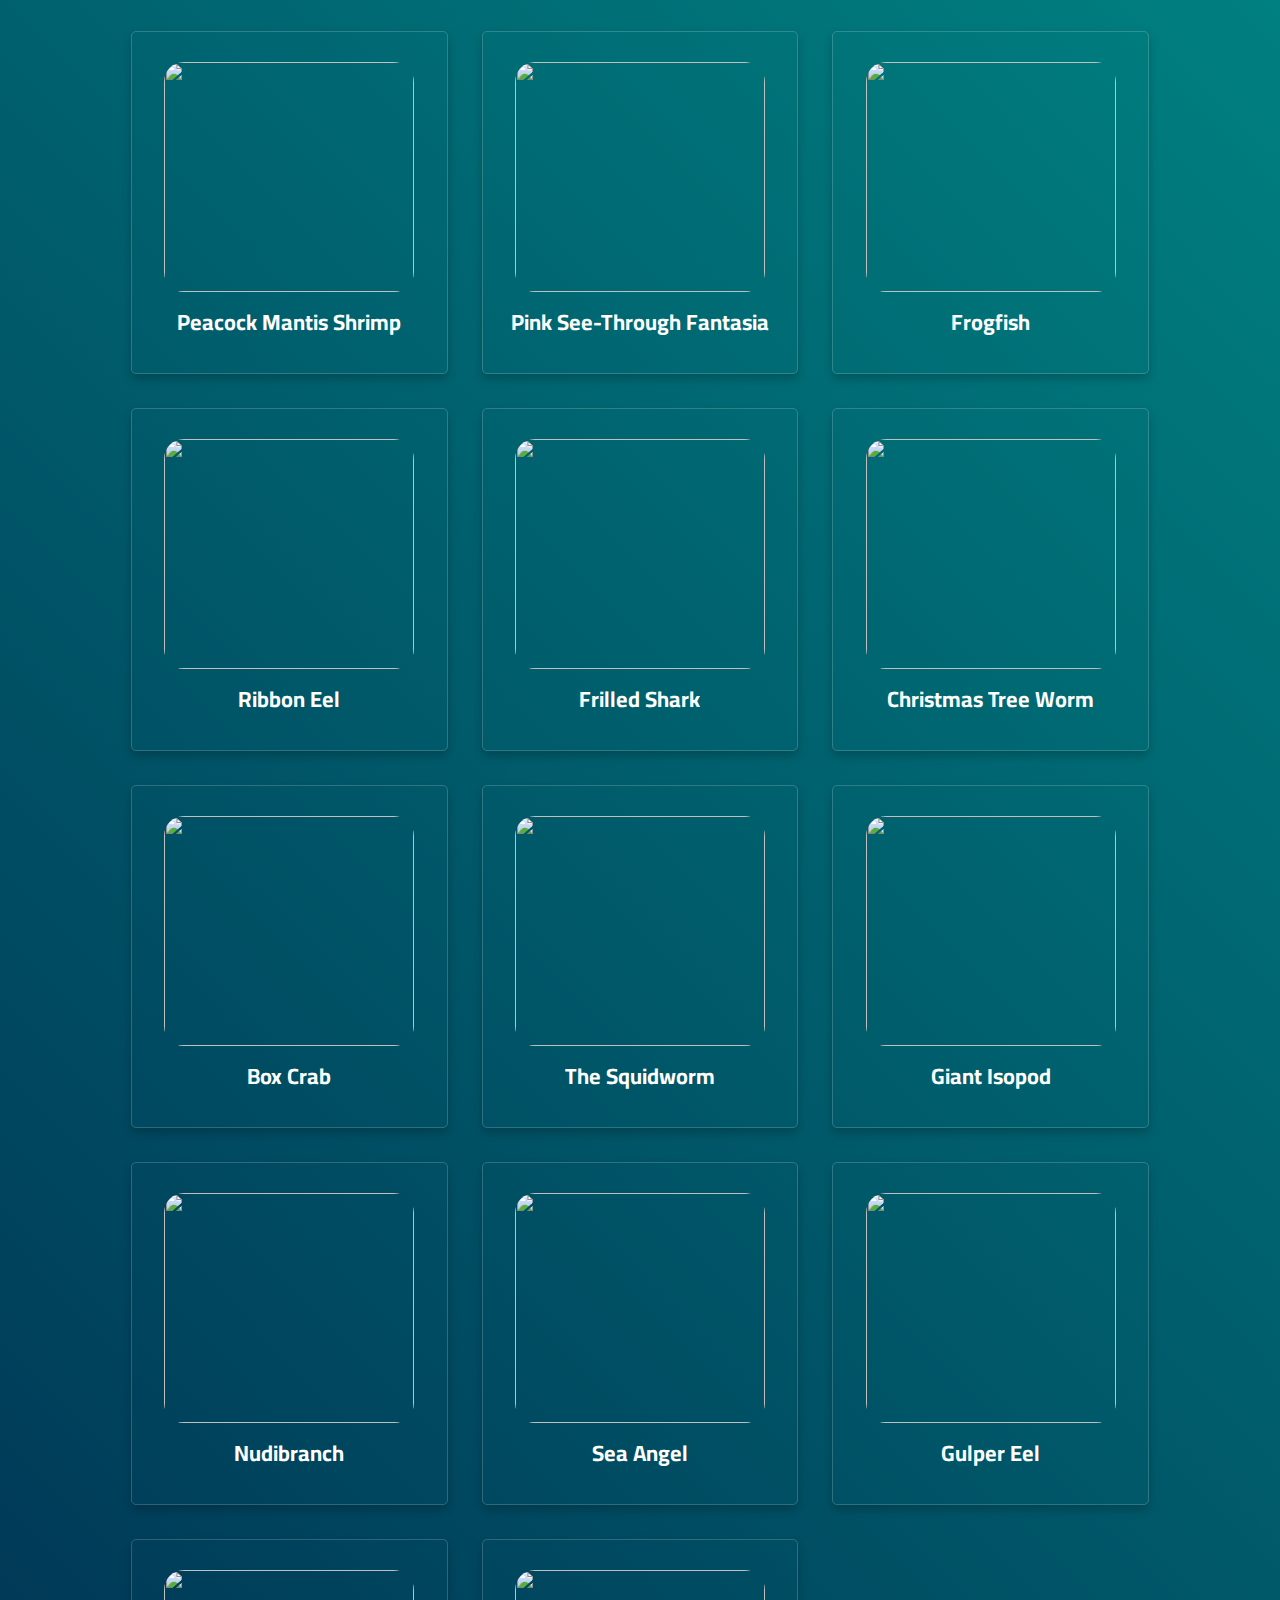
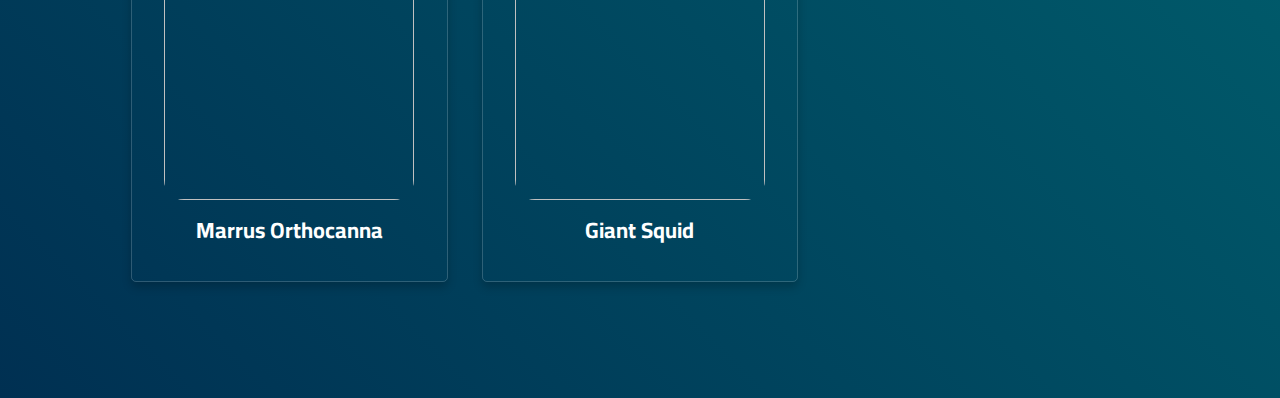
==== commit 14554d69: "Update home.html" ====
--- a/home.html
+++ b/home.html
@@ -4,247 +4,267 @@
 <head>
     <meta charset="UTF-8">
     <meta name="viewport" content="width=device-width, initial-scale=1.0">
-    <link rel="stylesheet" href="https://fonts.googleapis.com/css2?family=Quicksand:wght@300;400;700&display=swap">
-    <link rel="stylesheet" href="home_style.css">
-
+    <link rel="stylesheet" href="//use.fontawesome.com/releases/v5.0.7/css/all.css">
+    <link rel="preconnect" href="https://fonts.googleapis.com">
+    <link rel="preconnect" href="https://fonts.gstatic.com" crossorigin>
+    <link href="https://fonts.googleapis.com/css2?family=Cairo&display=swap" rel="stylesheet">
+    <link rel="icon" href="assets/images/logo.png" type="image/icon type">
     <title>Underwater adventures</title>
-</head>
-
-<body>
-
-    <video id="video" autoplay loop muted>
-        <source src="assets/vid1.mp4" type="video/mp4">
-        <source src="assets/vid2.mp4" type="video/mp4">
-        <source src="assets/vid3.mp4" type="video/mp4">
-    </video>
-
+
+    <style>
+        :root{
+            --black:#2c3e50;
+            --blue:#45aaf2;
+            --text-shadow:.1rem .1rem .3rem #333;
+            --box-shadow:.1rem .1rem .3rem #333;
+        }
+        
+        *{
+            margin: 0; padding: 0;
+            box-sizing: border-box;
+            outline: none; border: none;
+            text-decoration: none;
+            text-transform: capitalize;
+            transition: .2s linear;
+            font-family: 'Cairo', sans-serif;
+            user-select: none; 
+            color: #fff;
+        }
+
+        .container{
+            background: linear-gradient(45deg, #003052, teal);
+            padding: 15px 9%;
+            padding-bottom: 100px;
+        }
+
+        .container .box-container{
+            display: grid;
+            grid-template-columns: repeat(auto-fit, minmax(320px, 1fr));
+            gap: 2px;
+            animation: transitionIn 1s;
+        }
+
+        .container .box-container .box{
+            padding: 30px 20px;
+            border-radius: 5px;
+            margin: 1rem;
+            box-shadow: 0 5px 10px rgba(0, 0, 0, .2);
+            text-align: center;
+            border:1px solid rgba(255, 255, 255, 0.18);
+            cursor: pointer;
+        }
+
+        .container .box-container .box:hover{
+            background: linear-gradient(135deg, rgba(255, 255, 255, 0.1), rgba(255, 255, 255, 0));
+            backdrop-filter: blur(10px);
+            -webkit-backdrop-filter: blur(10px);
+            border-radius: 10px;
+            box-shadow: 0 8px 32px 0 rgba(0, 0, 0, 0.37);
+            transform: scale(1.03);
+        }
+
+        .container .box-container .box img{
+            height: 230px;
+            width: 250px;
+            object-fit: cover;
+            border-radius: 20px;
+        }
+
+        .container .box-container .box h3{
+            font-size: 22px;
+            padding: 10px, 0;
+        }
+
+        .container .box-container .box p{
+            height:min-content;
+            color: #c3c3c3;
+            text-align: center;
+            width: 100%;
+            display: -webkit-box;
+            -webkit-line-clamp: 3;
+            -webkit-box-orient: vertical;
+            overflow: hidden;
+            font-size: 14px;
+            display:none;
+        }
+
+        @media(max-width: 768px){
+            .container{
+                padding: 20px;
+            }
+        }
+
+        @keyframes transitionIn {
+            from{
+                opacity: 0;
+                transform: translateY(-10px);
+            }
+            to{
+                opacity: 1;
+                transform: translateY(0);
+            }
+        }
+
+        .modal {
+            position: fixed;
+            z-index: 1;
+            padding-top: 100px;
+            left: 0;
+            top: 0;
+            width: 100%;
+            height: 100%;
+            display: none;
+            overflow: auto;
+            background-color: rgba(0,0,0,0.4);
+        }
+        
+        .modal-content {
+            display: block;
+            width: 80%;
+            max-width: 700px;
+            margin: auto;
+            background:  linear-gradient(45deg, #003052cf, rgba(0, 128, 128, 0.827));
+            border-radius: 20px;
+            overflow: hidden;
+        }
+        
+        .close {
+            position: absolute;
+            top: 15px;
+            right: 35px;
+            color: #f1f1f1;
+            font-size: 40px;
+            font-weight: bold;
+            transition: 0.3s;
+        }
+        
+        .close:hover,
+        .close:focus {
+            color: #bbb;
+            text-decoration: none;
+            cursor: pointer;
+        }
+
+        #description {
+            padding: 1rem;
+            display: block;
+            margin: auto;
+            max-width: fit-content;
+            text-align: center;
+            height: fit-content;
+            font-size: 20px;
+            font-family: 'Cairo', sans-serif;
+            color: #ffffff;
+        }
+
+    </style>
+
+  </head>
+    
+  <body>
     <div class="container">
-        <div class="content">
-            <h1 style="text-transform: uppercase; font-family: 'Cairo', sans-serif; font-size: 8ch;">Underwater</h1>
-            <h2 style="text-transform: uppercase; font-family: 'Cairo', sans-serif; font-size:6ch;">Adventures</h2>
+        <div class="box-container">
+            
+            <div class="box" onclick="openModal('Found in the Indian and tropical western Pacific oceans, the peacock mantis shrimp is a candy-colored crustacean known for its ability to quickly “punch” prey with its front two appendages. According to Oceana, the international ocean preservation advocacy group, this shrimp’s punch is one of the fastest movements in the animal kingdom—so much so, that it’s strong enough to break an aquarium’s glass wall. But no worries: They mostly only use their fists of steel to break open mollusks and dismember crabs.')">
+                <img src="assets/images/img1.jpg" alt="">
+                <h3>Peacock Mantis Shrimp</h3>
+                <p>Found in the Indian and tropical western Pacific oceans, the peacock mantis shrimp is a candy-colored crustacean known for its ability to quickly “punch” prey with its front two appendages. According to Oceana, the international ocean preservation advocacy group, this shrimp’s punch is one of the fastest movements in the animal kingdom—so much so, that it’s strong enough to break an aquarium’s glass wall. But no worries: They mostly only use their fists of steel to break open mollusks and dismember crabs.</p>
+            </div>
+
+            <div class="box" onclick="openModal('Its name makes it sound like a piece of sexy lingerie, but don’t be fooled: the pink see-through fantasia is a sea cucumber, found about 1.5 miles deep into the Celebes Sea in the western Pacific, east of Borneo. It was only discovered a little over a decade ago, back in 2007, but the curious sea cucumber has a survival tactic that points to its longtime evolution: bioluminescence to ward off predators. The pink see-through fantasia is named for its transparent skin, through which its mouth, anus, and intestines are all visible.')">
+                <img src="assets/images/img2.jpg" alt="">
+                <h3>Pink See-Through Fantasia</h3>
+                <p>Its name makes it sound like a piece of sexy lingerie, but don’t be fooled: the pink see-through fantasia is a sea cucumber, found about 1.5 miles deep into the Celebes Sea in the western Pacific, east of Borneo. It was only discovered a little over a decade ago, back in 2007, but the curious sea cucumber has a survival tactic that points to its longtime evolution: bioluminescence to ward off predators. The pink see-through fantasia is named for its transparent skin, through which its mouth, anus, and intestines are all visible.</p>
+            </div>
+
+            <div class="box" onclick="openModal('It’s so easy to miss the frogfish, because these types of anglerfish (there are over 50 species of them) are nearly identical to their surroundings—mostly coral reefs. They resemble sponges or algae-covered rocks and come in pretty much every color and texture imaginable. Some frogfish even use their camouflage not to hide, but rather, to mimic poison sea slugs. No matter their appearance, one thing all species of frogfish have in common is their strange mode of locomotion. Although they can swim, most walk along their pectoral fins, which have evolved into arm-like limbs, including a joint that resembles an elbow.')">
+                <img src="assets/images/img3.jpg" alt="">
+                <h3>Frogfish</h3>
+                <p>It’s so easy to miss the frogfish, because these types of anglerfish (there are over 50 species of them) are nearly identical to their surroundings—mostly coral reefs. They resemble sponges or algae-covered rocks and come in pretty much every color and texture imaginable. Some frogfish even use their camouflage not to hide, but rather, to mimic poison sea slugs. No matter their appearance, one thing all species of frogfish have in common is their strange mode of locomotion. Although they can swim, most walk along their pectoral fins, which have evolved into arm-like limbs, including a joint that resembles an elbow.</p>
+            </div>
+
+            <div class="box" onclick="openModal('Usually seen nestled into burrows around coral reefs, the ribbon eel (sometimes called the leaf-nosed moray eel) lives in Indonesian waters from East Africa, to southern Japan, Australia, and French Polynesia. The juveniles start out black, with a pale yellow strip along the fins, and as they grow, transitions to a bright blue and yellow coloring. These eels are considered “protrandic hermaphrodites,” meaning they change sex from male to female several times throughout their lives.')">
+                <img src="assets/images/img4.jpg" alt="">
+                <h3>Ribbon Eel</h3>
+                <p>Usually seen nestled into burrows around coral reefs, the ribbon eel (sometimes called the leaf-nosed moray eel) lives in Indonesian waters from East Africa, to southern Japan, Australia, and French Polynesia. The juveniles start out black, with a pale yellow strip along the fins, and as they grow, transitions to a bright blue and yellow coloring. These eels are considered “protrandic hermaphrodites,” meaning they change sex from male to female several times throughout their lives.</p>
+            </div>
+
+            <div class="box" onclick="openModal('The frilled shark, Chlamydoselachus anguineus, is one of the gnarliest looking creatures in the sea. If it looks like an ancient beast, that’s because it is: the prehistoric creature’s roots go back 80 million years. The frilled shark can grow to about seven feet long and is named for the frilly appearance of its gills. Although shark in name, these animals swim in a distinctly serpentine fashion, much like an eel. They mostly feed on squid, usually swallowing their prey whole.')">
+                <img src="assets/images/img5.jpg" alt="">
+                <h3>Frilled Shark</h3>
+                <p>The frilled shark, Chlamydoselachus anguineus, is one of the gnarliest looking creatures in the sea. If it looks like an ancient beast, that’s because it is: the prehistoric creature’s roots go back 80 million years. The frilled shark can grow to about seven feet long and is named for the frilly appearance of its gills. Although shark in name, these animals swim in a distinctly serpentine fashion, much like an eel. They mostly feed on squid, usually swallowing their prey whole.</p>
+            </div>
+
+            <div class="box" onclick="openModal('Scientists found this strange creature at the Great Barrier Reef’s Lizard Island and named it, aptly, the Christmas tree worm. The spiral “branches” are actually the worm’s breathing and feeding apparatuses, while the worm itself lives in a tube. These tree-like crowns are covered in hair-like appendages called radioles. These are used for breathing and catching prey, but they can be withdrawn if the Christmas tree worm feels threatened.')">
+                <img src="assets/images/img6.jpg" alt="">
+                <h3>Christmas Tree Worm</h3>
+                <p>Scientists found this strange creature at the Great Barrier Reef’s Lizard Island and named it, aptly, the Christmas tree worm. The spiral “branches” are actually the worm’s breathing and feeding apparatuses, while the worm itself lives in a tube. These tree-like crowns are covered in hair-like appendages called radioles. These are used for breathing and catching prey, but they can be withdrawn if the Christmas tree worm feels threatened.</p>
+            </div>
+
+            <div class="box" onclick="openModal('Like so many other sea creatures, the box crab is a master of disguise. In this case, the crustacean—which mostly keeps to the seabed—buries itself beneath the sand, with just its eyes protruding from the mucky depths. One of the most fascinating aspects of the box crab’s life cycle is its mating habits, which literally redefine what it means to be swept off your feet. When the male box crab has found its mate, it grasps onto her with its claws and carries her around the sea floor until she molts her shell.')">
+                <img src="assets/images/img7.jpg" alt="">
+                <h3>Box Crab</h3>
+                <p>Like so many other sea creatures, the box crab is a master of disguise. In this case, the crustacean—which mostly keeps to the seabed—buries itself beneath the sand, with just its eyes protruding from the mucky depths. One of the most fascinating aspects of the box crab’s life cycle is its mating habits, which literally redefine what it means to be swept off your feet. When the male box crab has found its mate, it grasps onto her with its claws and carries her around the sea floor until she molts her shell.</p>
+            </div>
+
+            <div class="box" onclick="openModal('Researchers with the Census of Marine Zooplankton first discovered the squidworm in 2007 during a cruise in a remotely operated vehicle some 1.8 miles underwater. The funky-looking fish is named for the 10 appendages protruding from its head, which look like tentacles. The squidworm uses these to collect debris falling from the open waters above, known as “marine snow.”')">
+                <img src="assets/images/img8.jpg" alt="">
+                <h3>The Squidworm</h3>
+                <p>Researchers with the Census of Marine Zooplankton first discovered the squidworm in 2007 during a cruise in a remotely operated vehicle some 1.8 miles underwater. The funky-looking fish is named for the 10 appendages protruding from its head, which look like tentacles. The squidworm uses these to collect debris falling from the open waters above, known as “marine snow.”</p>
+            </div>
+            
+            <div class="box" onclick="openModal('These guys are native to chilly, deep waters and can grow to be quite large; in 2010, a remotely operated underwater vehicle discovered a giant isopod measuring 2.5 feet. These crustaceans, which sort of resemble a massive woodworm, are carnivores and usually feed on dead animals that fall down from the ocean’s surface. Despite their discovery back in 1879, these creatures mostly remain a mystery. However, it’s believed that giant isopods grow so large in order to withstand the pressure at the bottom of the sea.')">
+                <img src="assets/images/img9.jpg" alt="">
+                <h3>Giant Isopod</h3>
+                <p>These guys are native to chilly, deep waters and can grow to be quite large; in 2010, a remotely operated underwater vehicle discovered a giant isopod measuring 2.5 feet. These crustaceans, which sort of resemble a massive woodworm, are carnivores and usually feed on dead animals that fall down from the ocean’s surface. Despite their discovery back in 1879, these creatures mostly remain a mystery. However, it’s believed that giant isopods grow so large in order to withstand the pressure at the bottom of the sea.</p>
+            </div>
+
+            <div class="box" onclick="openModal('With over 3,000 different species on record, the nudibranch is an extremely versatile kind of sea slug. These little guys are found pretty much everywhere, in both shallow and deep waters, from the North and South poles and into the tropics. There are two distinct kinds: dorid nudibranchs, which are smooth with feather-like gills on their back to help them breathe; and aeolid nudibranchs, which breath through a different kind of organ, also located on their backs, called cerata. Because the tiny nudibranch lacks a shell, it instead protects itself with bright camouflage, meant as a warning signal. But perhaps their wildest adaptation of all is the ability to quite literally swallow, digest, and reuse stinging cells from prey.')">
+                <img src="assets/images/img10.jpg" alt="">
+                <h3>Nudibranch</h3>
+                <p>With over 3,000 different species on record, the nudibranch is an extremely versatile kind of sea slug. These little guys are found pretty much everywhere, in both shallow and deep waters, from the North and South poles and into the tropics. There are two distinct kinds: dorid nudibranchs, which are smooth with feather-like gills on their back to help them breathe; and aeolid nudibranchs, which breath through a different kind of organ, also located on their backs, called cerata. Because the tiny nudibranch lacks a shell, it instead protects itself with bright camouflage, meant as a warning signal. But perhaps their wildest adaptation of all is the ability to quite literally swallow, digest, and reuse stinging cells from prey.</p>
+            </div>
+
+            <div class="box" onclick="openModal('Although they’re called sea angels, these creatures are actually predatory sea snails. This particular specimen, Platybrachium antarcticum, “flies through the deep Antarctic waters hunting the shelled pteropods (another type of snail) on which it feeds,” according to the Marine Census of Life. Sea angels have special parapodia, or lateral extensions of the foot, that help to propel them through the water.')">
+                <img src="assets/images/img11.jpg" alt="">
+                <h3>Sea Angel</h3>
+                <p>Although they’re called sea angels, these creatures are actually predatory sea snails. This particular specimen, Platybrachium antarcticum, “flies through the deep Antarctic waters hunting the shelled pteropods (another type of snail) on which it feeds,” according to the Marine Census of Life. Sea angels have special parapodia, or lateral extensions of the foot, that help to propel them through the water.</p>
+            </div>
+
+            <div class="box" onclick="openModal('The gulper eel (also referred to as the pelican eel) is named for its massive mouth and jaw, which helps them to swallow prey whole. They can grow up to six feet in length and their huge mouths allow them to hunt down meals that are larger than them. This usually happens when food is scarce—it’s believed that gulper eels usually eat crustaceans and other small marine animals.')">
+                <img src="assets/images/img12.jpg" alt="">
+                <h3>Gulper Eel</h3>
+                <p>The gulper eel (also referred to as the pelican eel) is named for its massive mouth and jaw, which helps them to swallow prey whole. They can grow up to six feet in length and their huge mouths allow them to hunt down meals that are larger than them. This usually happens when food is scarce—it’s believed that gulper eels usually eat crustaceans and other small marine animals.</p>
+            </div>
+
+            <div class="box" onclick="openModal('Like a multi-stage rocket, this bizarre microscopic creature, Marrus orthocanna is made up of multiple repeated units, including tentacles and multiple stomachs. Technically, they are physonect siphonophores, which are related to the Portugese man o’war. Like ants, a colony made up of many individuals has attributes resembling a single organism.')">
+                <img src="assets/images/img13.jpg" alt="">
+                <h3>Marrus Orthocanna</h3>
+                <p>Like a multi-stage rocket, this bizarre microscopic creature, Marrus orthocanna is made up of multiple repeated units, including tentacles and multiple stomachs. Technically, they are physonect siphonophores, which are related to the Portugese man o’war. Like ants, a colony made up of many individuals has attributes resembling a single organism.</p>
+            </div>
+
+            <div class="box" onclick="openModal('The Giant Squid, Architeuthis dux, is absolutely the stuff of nightmares. The largest one ever recorded came in at a whopping 43 feet long—nearly half the size of a blue whale. Earlier this year, scientists created a draft genome sequence for the giant squid, in a bid to better understand it. With about 2.7 billion DNA base pairs, its genome is about 90 percent the size of the human genome. Beyond that, scientists don’t know a whole lot about the giant beast or its habits, because most of what we know comes from their carcasses, which wash up on the shore. Most of the time, the giant squid lives in waters so deep that we never see them, adding to their intrigue.')">
+                <img src="assets/images/img14.jpg" alt="">
+                <h3>Giant Squid</h3>
+                <p>The Giant Squid, Architeuthis dux, is absolutely the stuff of nightmares. The largest one ever recorded came in at a whopping 43 feet long—nearly half the size of a blue whale. Earlier this year, scientists created a draft genome sequence for the giant squid, in a bid to better understand it. With about 2.7 billion DNA base pairs, its genome is about 90 percent the size of the human genome. Beyond that, scientists don’t know a whole lot about the giant beast or its habits, because most of what we know comes from their carcasses, which wash up on the shore. Most of the time, the giant squid lives in waters so deep that we never see them, adding to their intrigue.</p>
+            </div>
+
         </div>
     </div>
-
-    <!-- Fishes Section -->
-    <section class=" image-grid" classid="fishes-section" style="padding-bottom: 100px;">
-
-
-
-        <div class="CONT" onclick="openModal('Peacock Mantis Shrimp', 'Found in the Indian and tropical western Pacific oceans, the peacock mantis shrimp is a candy-colored crustacean known for its ability to quickly “punch” prey with its front two appendages. According to Oceana, the international ocean preservation advocacy group, this shrimp’s punch is one of the fastest movements in the animal kingdom—so much so, that it’s strong enough to break an aquarium’s glass wall. But no worries: They mostly only use their fists of steel to break open mollusks and dismember crabs.')">
-            <div class="box">
-                <img class="img" src="assets/images/img1.jpg" alt="">
-                <div class="overlay">
-                    <div class="text">Peacock Mantis Shrimp</div>
-                </div>
-            </div>
-        </div>
-
-
-
-        <div class="CONT" onclick="openModal('Pink See-Through Fantasia', 'Its name makes it sound like a piece of sexy lingerie, but don’t be fooled: the pink see-through fantasia is a sea cucumber, found about 1.5 miles deep into the Celebes Sea in the western Pacific, east of Borneo. It was only discovered a little over a decade ago, back in 2007, but the curious sea cucumber has a survival tactic that points to its longtime evolution: bioluminescence to ward off predators. The pink see-through fantasia is named for its transparent skin, through which its mouth, anus, and intestines are all visible.')">
-            <div class="box">
-                <div class="product-container">
-                        <img class="img" src="assets/images/img2.jpg" alt="">
-                        <div class="overlay">
-                            <div class="text">Pink See-Through Fantasia</div>
-                        </div>
-                 </div>
-            </div> 
-        </div>  
-            
-        
-
-
-
-        <div class="CONT" onclick="openModal('Frogfish', 'It’s so easy to miss the frogfish, because these types of anglerfish (there are over 50 species of them) are nearly identical to their surroundings—mostly coral reefs. They resemble sponges or algae-covered rocks and come in pretty much every color and texture imaginable. Some frogfish even use their camouflage not to hide, but rather, to mimic poison sea slugs. No matter their appearance, one thing all species of frogfish have in common is their strange mode of locomotion. Although they can swim, most walk along their pectoral fins, which have evolved into arm-like limbs, including a joint that resembles an elbow.')">
-            <div class="box">
-
-                <img class="img" src="assets/images/img3.jpg" alt="">
-                <div class="overlay">
-                    <div class="text">Frogfish</div>
-                </div>
-            </div> 
-        </div>
-
-
-
-
-        <div class="CONT" onclick="openModal('Ribbon Eel', 'Usually seen nestled into burrows around coral reefs, the ribbon eel (sometimes called the leaf-nosed moray eel) lives in Indonesian waters from East Africa, to southern Japan, Australia, and French Polynesia. The juveniles start out black, with a pale yellow strip along the fins, and as they grow, transitions to a bright blue and yellow coloring. These eels are considered “protrandic hermaphrodites,” meaning they change sex from male to female several times throughout their lives.')">
-            <div class="box" >
-
-                <img class="img" src="assets/images/img4.jpg" alt="">
-                <div class="overlay">
-                    <div class="text">Ribbon Eel</div>
-                </div>
-            </div>  
-        </div>
-
-        
-
-
-
-
-            <div class="CONT" onclick="openModal('Frilled Shark', 'The frilled shark, Chlamydoselachus anguineus, is one of the gnarliest looking creatures in the sea. If it looks like an ancient beast, that’s because it is: the prehistoric creature’s roots go back 80 million years. The frilled shark can grow to about seven feet long and is named for the frilly appearance of its gills. Although shark in name, these animals swim in a distinctly serpentine fashion, much like an eel. They mostly feed on squid, usually swallowing their prey whole.')">
-                <div class="box">
-
-                    <img class="img" src="assets/images/img5.jpg" alt="">
-                    <div class="overlay">
-                        <div class="text">Frilled Shark</div>
-                    </div>
-                </div>
-            </div>
-                
-
-
-
-            <div class="CONT" onclick="openModal('Christmas Tree Worm', 'Scientists found this strange creature at the Great Barrier Reef’s Lizard Island and named it, aptly, the Christmas tree worm. The spiral “branches” are actually the worm’s breathing and feeding apparatuses, while the worm itself lives in a tube. These tree-like crowns are covered in hair-like appendages called radioles. These are used for breathing and catching prey, but they can be withdrawn if the Christmas tree worm feels threatened.')">
-                <div class="box">
-
-                    <img class="img" src="assets/images/img6.jpg" alt="">
-                    <div class="overlay">
-                        <div class="text">Christmas Tree Worm</div>
-                    </div>
-                </div>
-            </div>
-            
-
-
-            <div class="CONT" onclick="openModal('Box Crab', 'Like so many other sea creatures, the box crab is a master of disguise. In this case, the crustacean—which mostly keeps to the seabed—buries itself beneath the sand, with just its eyes protruding from the mucky depths. One of the most fascinating aspects of the box crab’s life cycle is its mating habits, which literally redefine what it means to be swept off your feet. When the male box crab has found its mate, it grasps onto her with its claws and carries her around the sea floor until she molts her shell.')">
-                    <div class="box">
-    
-                        <img class="img" src="assets/images/img7.jpg" alt="">
-                        <div class="overlay">
-                            <div class="text">Box Crab</div>
-                        </div>
-                    </div>
-            </div>
-            
-
-
-            <div class="CONT" onclick="openModal('The Squidworm', 'Researchers with the Census of Marine Zooplankton first discovered the squidworm in 2007 during a cruise in a remotely operated vehicle some 1.8 miles underwater. The funky-looking fish is named for the 10 appendages protruding from its head, which look like tentacles. The squidworm uses these to collect debris falling from the open waters above, known as “marine snow.')">
-                        <div class="box">
-        
-                            <img class="img" src="assets/images/img8.jpg" alt="">
-                            <div class="overlay">
-                                <div class="text">The Squidworm</div>
-                            </div>
-                        </div>
-            </div>
-
-
-                        <div class="CONT" onclick="openModal('Giant Isopod', 'These guys are native to chilly, deep waters and can grow to be quite large; in 2010, a remotely operated underwater vehicle discovered a giant isopod measuring 2.5 feet. These crustaceans, which sort of resemble a massive woodworm, are carnivores and usually feed on dead animals that fall down from the ocean’s surface. Despite their discovery back in 1879, these creatures mostly remain a mystery. However, it’s believed that giant isopods grow so large in order to withstand the pressure at the bottom of the sea.')">
-                            <div class="box">
-            
-                                <img class="img" src="assets/images/img9.jpg" alt="">
-                                <div class="overlay">
-                                    <div class="text">Giant Isopod</div>
-                                </div>
-                            </div>
-                        </div>
-
-
-
-
-                            <div class="CONT" onclick="openModal('Nudibranch', 'With over 3,000 different species on record, the nudibranch is an extremely versatile kind of sea slug. These little guys are found pretty much everywhere, in both shallow and deep waters, from the North and South poles and into the tropics. There are two distinct kinds: dorid nudibranchs, which are smooth with feather-like gills on their back to help them breathe; and aeolid nudibranchs, which breath through a different kind of organ, also located on their backs, called cerata. Because the tiny nudibranch lacks a shell, it instead protects itself with bright camouflage, meant as a warning signal. But perhaps their wildest adaptation of all is the ability to quite literally swallow, digest, and reuse stinging cells from prey.')">
-                                <div class="box">
-                
-                                    <img class="img" src="assets/images/img10.jpg" alt="">
-                                    <div class="overlay">
-                                        <div class="text">Nudibranch</div>
-                                    </div>
-                                </div>
-                            </div>
-
-
-
-
-
-                                <div class="CONT" onclick="openModal('Sea Angel', 'Although they’re called sea angels, these creatures are actually predatory sea snails. This particular specimen, Platybrachium antarcticum, “flies through the deep Antarctic waters hunting the shelled pteropods (another type of snail) on which it feeds,” according to the Marine Census of Life. Sea angels have special parapodia, or lateral extensions of the foot, that help to propel them through the water.')">
-                                    <div class="box">
-                    
-                                        <img class="img" src="assets/images/img11.jpg" alt="">
-                                        <div class="overlay">
-                                            <div class="text">Sea Angel</div>
-                                        </div>
-                                    </div>
-                                </div>
-
-
-
-                                    <div class="CONT" onclick="openModal('Gulper Eel', 'The gulper eel (also referred to as the pelican eel) is named for its massive mouth and jaw, which helps them to swallow prey whole. They can grow up to six feet in length and their huge mouths allow them to hunt down meals that are larger than them. This usually happens when food is scarce—it’s believed that gulper eels usually eat crustaceans and other small marine animals.')">
-                                        <div class="box">
-                        
-                                            <img class="img" src="assets/images/img12.jpg" alt="">
-                                            <div class="overlay">
-                                                <div class="text">Gulper Eel</div>
-                                            </div>
-                                        </div>
-                                    </div>
-
-
-
-                                        <div class="CONT" onclick="openModal('Marrus Orthocanna', 'Like a multi-stage rocket, this bizarre microscopic creature, Marrus orthocanna is made up of multiple repeated units, including tentacles and multiple stomachs. Technically, they are physonect siphonophores, which are related to the Portugese man o’war. Like ants, a colony made up of many individuals has attributes resembling a single organism.')">
-                                            <div class="box">
-                            
-                                                <img class="img" src="assets/images/img13.jpg" alt="">
-                                                <div class="overlay">
-                                                    <div class="text">Marrus Orthocanna</div>
-                                                </div>
-                                            </div>
-                                        </div>
-
-
-                                            <div class="CONT" onclick="openModal('Giant Squid', 'The Giant Squid, Architeuthis dux, is absolutely the stuff of nightmares. The largest one ever recorded came in at a whopping 43 feet long—nearly half the size of a blue whale. Earlier this year, scientists created a draft genome sequence for the giant squid, in a bid to better understand it. With about 2.7 billion DNA base pairs, its genome is about 90 percent the size of the human genome. Beyond that, scientists don’t know a whole lot about the giant beast or its habits, because most of what we know comes from their carcasses, which wash up on the shore. Most of the time, the giant squid lives in waters so deep that we never see them, adding to their intrigue.')">
-                                                <div class="box">
-                                
-                                                    <img class="img" src="assets/images/img14.jpg" alt="">
-                                                    <div class="overlay">
-                                                        <div class="text">Giant Squid</div>
-                                                    </div>
-                                                </div>
-                                            </div>
-        <!-- Add more similar sections for other images -->
-
-    </section>
-
-        <!-- Add more similar sections for other images -->
-    </section>
 
     <!-- Modal window -->
     <div id="myModal" class="modal">
         <div class="modal-content">
             <span class="close" onclick="closeModal()">&times;</span>
-            <img id="modalImage" src="" alt="">
-            <div id="caption"></div>
             <div id="description"></div>
         </div>
     </div>
 
-    <section>
-        <h2>About Us</h2>
-        <p>Welcome to our website dedicated to exploring the fascinating world of underwater animals. Dive into the depths with us!</p>
-    </section>
-
-    <section>
-        <h2>Featured Creatures</h2>
-        <p>Explore the diverse range of aquatic life, from vibrant fish to mysterious sea creatures.</p>
-        <!-- Add more content here -->
-    </section>
-
-    <footer>
-        <p>&copy; 2023 Underwater Animals. All rights reserved.</p>
-    </footer>
-
     <script>
-        function openModal(name, description) {
+        function openModal(description) {
             var modal = document.getElementById('myModal');
-            var modalImage = document.getElementById('modalImage');
-            var caption = document.getElementById('caption');
             var desc = document.getElementById('description');
-
             modal.style.display = 'block';
-            modalImage.src = event.target.src;
-            caption.innerHTML = name;
             desc.innerHTML = description;
         }
 
@@ -261,7 +281,6 @@
         };
     </script>
 
-</body>
-
-</html>
-``
+  </body>
+
+</html>